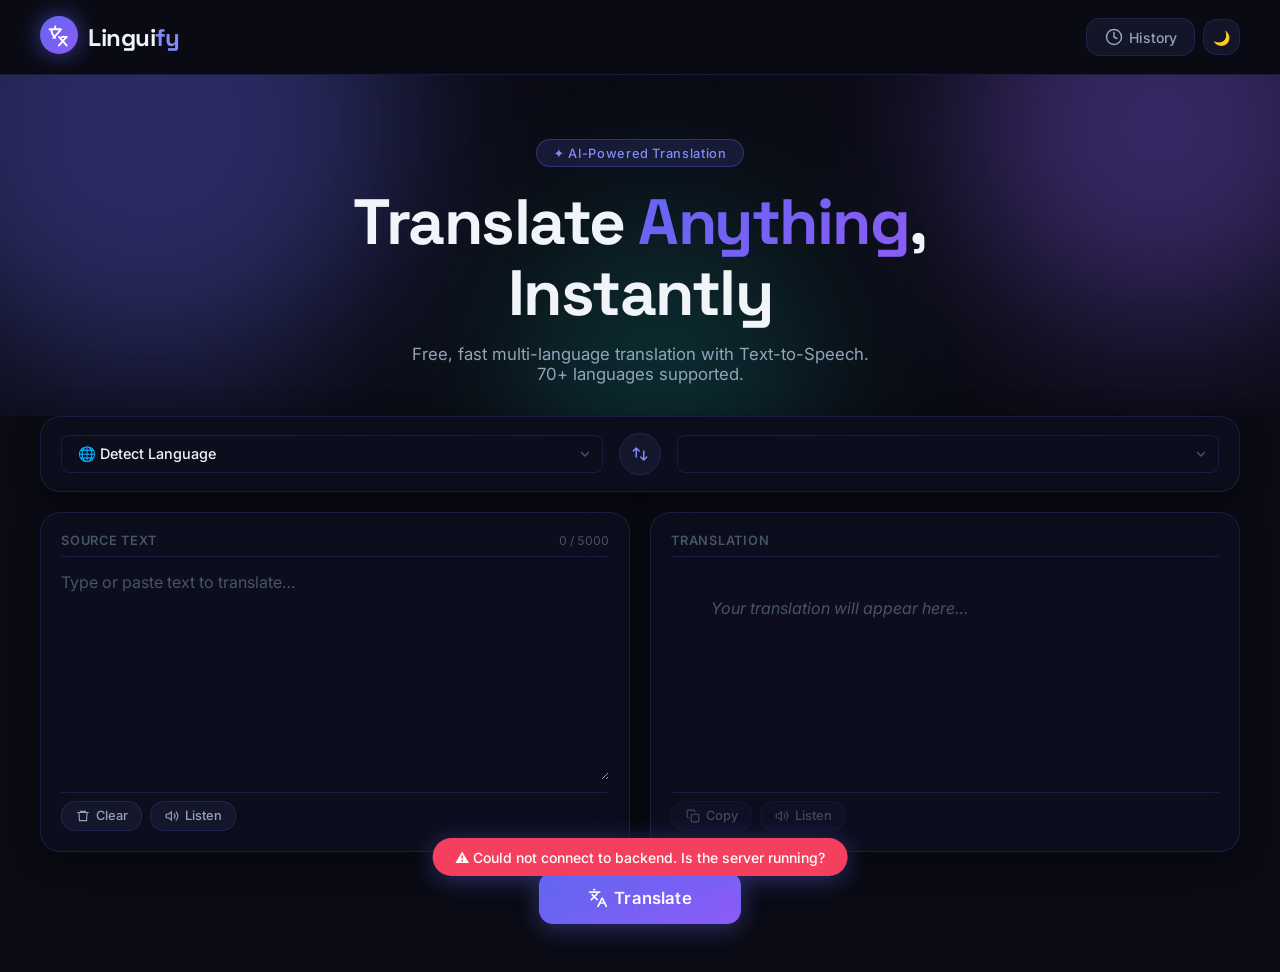
==== index.html @ 1bd66a49 "Add files via upload" ====
<!DOCTYPE html>
<html lang="en" data-theme="dark">
<head>
  <meta charset="UTF-8" />
  <meta name="viewport" content="width=device-width, initial-scale=1.0" />
  <title>Linguify — Language Translation Tool</title>
  <meta name="description" content="A premium, free, multi-language translation tool with Text-to-Speech and translation history. Powered by Google Translate & gTTS." />
  <link rel="preconnect" href="https://fonts.googleapis.com" />
  <link rel="preconnect" href="https://fonts.gstatic.com" crossorigin />
  <link href="https://fonts.googleapis.com/css2?family=Inter:wght@300;400;500;600;700;800&family=Space+Grotesk:wght@400;500;600;700&display=swap" rel="stylesheet" />
  <link rel="stylesheet" href="style.css" />
</head>
<body>

  <!-- ══ HEADER ══════════════════════════════════════════════════ -->
  <header class="header" role="banner">
    <div class="header__inner container">
      <div class="logo">
        <div class="logo__icon" aria-hidden="true">
          <svg viewBox="0 0 40 40" fill="none" xmlns="http://www.w3.org/2000/svg">
            <circle cx="20" cy="20" r="20" fill="url(#lg1)"/>
            <path d="M10 14h12M16 14v-3M12 14c0 4 2 7 4 9M22 14c-2 3-5 6-8 9" stroke="#fff" stroke-width="2" stroke-linecap="round"/>
            <path d="M20 22l8 9M20 31l8-9" stroke="#fff" stroke-width="2" stroke-linecap="round" stroke-linejoin="round"/>
            <path d="M23 22h5" stroke="#fff" stroke-width="2" stroke-linecap="round"/>
            <defs>
              <linearGradient id="lg1" x1="0" y1="0" x2="40" y2="40" gradientUnits="userSpaceOnUse">
                <stop stop-color="#6366f1"/>
                <stop offset="1" stop-color="#8b5cf6"/>
              </linearGradient>
            </defs>
          </svg>
        </div>
        <span class="logo__text">Lingui<span class="logo__accent">fy</span></span>
      </div>
      <nav class="header__nav" aria-label="Main navigation">
        <button id="historyToggleBtn" class="btn btn--ghost" aria-label="Toggle history panel">
          <svg width="18" height="18" viewBox="0 0 24 24" fill="none" stroke="currentColor" stroke-width="2" stroke-linecap="round" stroke-linejoin="round"><circle cx="12" cy="12" r="10"/><polyline points="12 6 12 12 16 14"/></svg>
          History
          <span id="historyBadge" class="badge hidden">0</span>
        </button>
        <button id="themeToggleBtn" class="btn btn--ghost btn--icon" aria-label="Toggle dark/light mode">
          <span class="theme-icon">🌙</span>
        </button>
      </nav>
    </div>
  </header>

  <!-- ══ HERO ════════════════════════════════════════════════════ -->
  <section class="hero" aria-label="Hero section">
    <div class="hero__bg" aria-hidden="true">
      <div class="hero__orb hero__orb--1"></div>
      <div class="hero__orb hero__orb--2"></div>
      <div class="hero__orb hero__orb--3"></div>
    </div>
    <div class="hero__content container">
      <div class="hero__badge">✦ AI-Powered Translation</div>
      <h1 class="hero__title">Translate <span class="hero__title-gradient">Anything</span>,<br/>Instantly</h1>
      <p class="hero__subtitle">Free, fast multi-language translation with Text-to-Speech. 70+ languages supported.</p>
    </div>
  </section>

  <!-- ══ MAIN TRANSLATOR ══════════════════════════════════════════ -->
  <main class="main container" role="main">

    <!-- Language bar -->
    <div class="lang-bar glass-card">
      <div class="lang-bar__select-wrapper">
        <label for="sourceLangSelect" class="visually-hidden">Source language</label>
        <div class="select-wrapper">
          <select id="sourceLangSelect" class="lang-select" aria-label="Source language">
            <option value="auto">🌐 Detect Language</option>
          </select>
          <svg class="select-arrow" viewBox="0 0 24 24" fill="none" stroke="currentColor" stroke-width="2"><polyline points="6 9 12 15 18 9"/></svg>
        </div>
      </div>

      <button id="swapBtn" class="swap-btn" aria-label="Swap languages" title="Swap languages">
        <svg viewBox="0 0 24 24" fill="none" stroke="currentColor" stroke-width="2" stroke-linecap="round" stroke-linejoin="round">
          <path d="M7 16V4m0 0L3 8m4-4l4 4"/>
          <path d="M17 8v12m0 0l4-4m-4 4l-4-4"/>
        </svg>
      </button>

      <div class="lang-bar__select-wrapper">
        <label for="targetLangSelect" class="visually-hidden">Target language</label>
        <div class="select-wrapper">
          <select id="targetLangSelect" class="lang-select" aria-label="Target language">
            <!-- Populated by JS -->
          </select>
          <svg class="select-arrow" viewBox="0 0 24 24" fill="none" stroke="currentColor" stroke-width="2"><polyline points="6 9 12 15 18 9"/></svg>
        </div>
      </div>
    </div>

    <!-- Translation panels -->
    <div class="panels">

      <!-- Source panel -->
      <div class="panel glass-card" id="sourcePanel">
        <div class="panel__header">
          <span class="panel__label">Source Text</span>
          <span id="charCounter" class="char-counter">0 / 5000</span>
        </div>
        <textarea
          id="sourceText"
          class="panel__textarea"
          placeholder="Type or paste text to translate…"
          maxlength="5000"
          spellcheck="true"
          aria-label="Enter text to translate"
          rows="8"
        ></textarea>
        <div class="panel__actions">
          <button id="clearBtn" class="btn btn--ghost btn--sm" aria-label="Clear source text">
            <svg width="14" height="14" viewBox="0 0 24 24" fill="none" stroke="currentColor" stroke-width="2" stroke-linecap="round"><path d="M3 6h18M8 6V4h8v2M19 6l-1 14H6L5 6"/></svg>
            Clear
          </button>
          <button id="listenSourceBtn" class="btn btn--ghost btn--sm" aria-label="Listen to source text">
            <svg width="14" height="14" viewBox="0 0 24 24" fill="none" stroke="currentColor" stroke-width="2" stroke-linecap="round"><polygon points="11 5 6 9 2 9 2 15 6 15 11 19 11 5"/><path d="M19.07 4.93a10 10 0 0 1 0 14.14M15.54 8.46a5 5 0 0 1 0 7.07"/></svg>
            Listen
          </button>
        </div>
      </div>

      <!-- Output panel -->
      <div class="panel glass-card" id="outputPanel">
        <div class="panel__header">
          <span class="panel__label">Translation</span>
          <div id="loadingSpinner" class="spinner hidden" aria-label="Translating…" role="status"></div>
        </div>
        <div
          id="translatedText"
          class="panel__output"
          aria-live="polite"
          aria-label="Translated text"
        >
          <span class="output-placeholder">Your translation will appear here…</span>
        </div>
        <div class="panel__actions">
          <button id="copyBtn" class="btn btn--ghost btn--sm" aria-label="Copy translated text" disabled>
            <svg width="14" height="14" viewBox="0 0 24 24" fill="none" stroke="currentColor" stroke-width="2" stroke-linecap="round"><rect x="9" y="9" width="13" height="13" rx="2"/><path d="M5 15H4a2 2 0 0 1-2-2V4a2 2 0 0 1 2-2h9a2 2 0 0 1 2 2v1"/></svg>
            Copy
          </button>
          <button id="listenOutputBtn" class="btn btn--ghost btn--sm" aria-label="Listen to translation" disabled>
            <svg width="14" height="14" viewBox="0 0 24 24" fill="none" stroke="currentColor" stroke-width="2" stroke-linecap="round"><polygon points="11 5 6 9 2 9 2 15 6 15 11 19 11 5"/><path d="M19.07 4.93a10 10 0 0 1 0 14.14M15.54 8.46a5 5 0 0 1 0 7.07"/></svg>
            Listen
          </button>
        </div>
      </div>
    </div>

    <!-- Translate button -->
    <div class="translate-btn-wrapper">
      <button id="translateBtn" class="btn btn--primary btn--lg" aria-label="Translate text">
        <svg width="20" height="20" viewBox="0 0 24 24" fill="none" stroke="currentColor" stroke-width="2" stroke-linecap="round" stroke-linejoin="round"><path d="M5 8l6 6"/><path d="M4 14l6-6 2-3"/><path d="M2 5h12"/><path d="M7 2h1"/><path d="M22 22l-5-10-5 10"/><path d="M14 18h6"/></svg>
        Translate
      </button>
    </div>

    <!-- Status toast -->
    <div id="toast" class="toast hidden" role="alert" aria-live="assertive"></div>

    <!-- ══ HISTORY PANEL ══════════════════════════════════════════ -->
    <section id="historyPanel" class="history-panel hidden" aria-label="Translation history">
      <div class="history-panel__header">
        <h2 class="history-panel__title">
          <svg width="18" height="18" viewBox="0 0 24 24" fill="none" stroke="currentColor" stroke-width="2" stroke-linecap="round"><circle cx="12" cy="12" r="10"/><polyline points="12 6 12 12 16 14"/></svg>
          Translation History
        </h2>
        <button id="clearHistoryBtn" class="btn btn--ghost btn--sm btn--danger" aria-label="Clear all history">
          Clear All
        </button>
      </div>
      <div id="historyList" class="history-list">
        <div class="history-empty">
          <svg width="48" height="48" viewBox="0 0 24 24" fill="none" stroke="currentColor" stroke-width="1.5" stroke-linecap="round"><circle cx="12" cy="12" r="10"/><path d="M8 12h8M12 8v8"/></svg>
          <p>No translations yet. Translate something to start building your history!</p>
        </div>
      </div>
    </section>

  </main>

  <script src="app.js"></script>
</body>
</html>
---- style.css ----
/* ═══════════════════════════════════════════════════════════════
   Linguify — Premium Translation Tool Stylesheet
   ═══════════════════════════════════════════════════════════════ */

/* ── Design Tokens ─────────────────────────────────────────────── */
:root {
  /* Core palette – dark theme */
  --bg-base:       #0a0b14;
  --bg-elevated:   #0f1020;
  --bg-glass:      rgba(15, 16, 32, 0.6);
  --bg-glass-alt:  rgba(30, 32, 60, 0.5);
  --border:        rgba(99, 102, 241, 0.18);
  --border-glow:   rgba(99, 102, 241, 0.45);

  /* Brand */
  --indigo:        #6366f1;
  --indigo-light:  #818cf8;
  --violet:        #8b5cf6;
  --violet-dark:   #7c3aed;
  --teal:          #14b8a6;
  --rose:          #f43f5e;

  /* Text */
  --text-primary:   #f1f5f9;
  --text-secondary: #94a3b8;
  --text-muted:     #475569;

  /* Gradients */
  --grad-brand: linear-gradient(135deg, var(--indigo) 0%, var(--violet) 100%);
  --grad-hero:  radial-gradient(ellipse 80% 50% at 50% 0%, rgba(99, 102, 241, 0.15), transparent);

  /* Spacing & radius */
  --radius-sm: 8px;
  --radius-md: 14px;
  --radius-lg: 20px;
  --radius-xl: 28px;

  /* Shadows */
  --shadow-sm: 0 2px 8px rgba(0,0,0,0.3);
  --shadow-md: 0 8px 32px rgba(0,0,0,0.4);
  --shadow-glow: 0 0 40px rgba(99, 102, 241, 0.2);
  --shadow-btn:  0 4px 24px rgba(99, 102, 241, 0.4);

  /* Typography */
  --font-body: 'Inter', system-ui, sans-serif;
  --font-head: 'Space Grotesk', 'Inter', system-ui, sans-serif;

  /* Transitions */
  --transition: 0.22s cubic-bezier(0.4, 0, 0.2, 1);
}

/* Light theme overrides */
[data-theme="light"] {
  --bg-base:       #f0f2ff;
  --bg-elevated:   #ffffff;
  --bg-glass:      rgba(255, 255, 255, 0.75);
  --bg-glass-alt:  rgba(240, 242, 255, 0.8);
  --border:        rgba(99, 102, 241, 0.2);
  --border-glow:   rgba(99, 102, 241, 0.5);

  --text-primary:   #1e1b4b;
  --text-secondary: #475569;
  --text-muted:     #94a3b8;

  --shadow-sm: 0 2px 8px rgba(99, 102, 241, 0.1);
  --shadow-md: 0 8px 32px rgba(99, 102, 241, 0.15);
  --shadow-glow: 0 0 40px rgba(99, 102, 241, 0.1);
  --shadow-btn:  0 4px 24px rgba(99, 102, 241, 0.35);
}

/* ── Reset & Base ───────────────────────────────────────────────── */
*, *::before, *::after { box-sizing: border-box; margin: 0; padding: 0; }

html { scroll-behavior: smooth; }

body {
  font-family: var(--font-body);
  background-color: var(--bg-base);
  color: var(--text-primary);
  min-height: 100vh;
  display: flex;
  flex-direction: column;
  transition: background-color var(--transition), color var(--transition);
  overflow-x: hidden;
}

.container {
  width: min(1200px, 100% - 2rem);
  margin-inline: auto;
}

.visually-hidden {
  position: absolute; width: 1px; height: 1px;
  padding: 0; margin: -1px; overflow: hidden;
  clip: rect(0,0,0,0); white-space: nowrap; border: 0;
}

/* ── Glassmorphism Card ─────────────────────────────────────────── */
.glass-card {
  background: var(--bg-glass);
  backdrop-filter: blur(24px) saturate(180%);
  -webkit-backdrop-filter: blur(24px) saturate(180%);
  border: 1px solid var(--border);
  border-radius: var(--radius-lg);
  box-shadow: var(--shadow-md);
  transition: border-color var(--transition), box-shadow var(--transition);
}

.glass-card:hover {
  border-color: var(--border-glow);
  box-shadow: var(--shadow-md), var(--shadow-glow);
}

/* ── Header ─────────────────────────────────────────────────────── */
.header {
  position: sticky; top: 0; z-index: 100;
  background: rgba(10, 11, 20, 0.8);
  backdrop-filter: blur(20px);
  -webkit-backdrop-filter: blur(20px);
  border-bottom: 1px solid var(--border);
  transition: background var(--transition);
}

[data-theme="light"] .header {
  background: rgba(240, 242, 255, 0.85);
}

.header__inner {
  display: flex;
  align-items: center;
  justify-content: space-between;
  padding-block: 1rem;
}

/* Logo */
.logo {
  display: flex; align-items: center; gap: 10px;
  text-decoration: none;
}

.logo__icon svg {
  width: 38px; height: 38px;
  filter: drop-shadow(0 0 12px rgba(99,102,241,0.6));
}

.logo__text {
  font-family: var(--font-head);
  font-size: 1.5rem;
  font-weight: 700;
  color: var(--text-primary);
  letter-spacing: -0.5px;
}

.logo__accent { color: var(--indigo-light); }

/* Nav */
.header__nav { display: flex; align-items: center; gap: 0.5rem; }

/* ── Buttons ─────────────────────────────────────────────────────── */
.btn {
  display: inline-flex; align-items: center; gap: 6px;
  padding: 0.55rem 1.1rem;
  border: 1.5px solid transparent;
  border-radius: var(--radius-md);
  font-family: var(--font-body);
  font-size: 0.875rem;
  font-weight: 500;
  cursor: pointer;
  transition: all var(--transition);
  white-space: nowrap;
  position: relative;
  overflow: hidden;
  outline-offset: 3px;
}

.btn:focus-visible { outline: 2px solid var(--indigo); }

.btn::after {
  content: '';
  position: absolute; inset: 0;
  background: white;
  opacity: 0;
  transition: opacity 0.15s;
}
.btn:active::after { opacity: 0.06; }

/* Ghost variant */
.btn--ghost {
  background: var(--bg-glass-alt);
  border-color: var(--border);
  color: var(--text-secondary);
}
.btn--ghost:hover {
  background: rgba(99, 102, 241, 0.1);
  border-color: var(--indigo);
  color: var(--indigo-light);
  transform: translateY(-1px);
}

.btn--danger:hover {
  background: rgba(244, 63, 94, 0.12);
  border-color: var(--rose);
  color: var(--rose);
}

/* Icon-only */
.btn--icon { padding: 0.55rem; }

/* Small */
.btn--sm { padding: 0.4rem 0.85rem; font-size: 0.8rem; }

/* Primary (CTA) */
.btn--primary {
  background: var(--grad-brand);
  border-color: transparent;
  color: #fff;
  font-size: 1rem;
  font-weight: 600;
  padding: 0.85rem 2.5rem;
  box-shadow: var(--shadow-btn);
  letter-spacing: 0.01em;
}
.btn--primary:hover {
  transform: translateY(-2px);
  box-shadow: 0 8px 36px rgba(99, 102, 241, 0.55);
  filter: brightness(1.1);
}
.btn--primary:active { transform: translateY(0); }

.btn--lg { font-size: 1.05rem; padding: 0.95rem 3rem; }

.btn:disabled {
  opacity: 0.4;
  cursor: not-allowed;
  transform: none !important;
}

/* Badge */
.badge {
  display: inline-flex; align-items: center; justify-content: center;
  min-width: 18px; height: 18px; padding: 0 5px;
  background: var(--indigo);
  color: white;
  border-radius: 99px;
  font-size: 0.7rem;
  font-weight: 700;
  line-height: 1;
}
.hidden { display: none !important; }

/* ── Hero ────────────────────────────────────────────────────────── */
.hero {
  position: relative;
  padding: 4rem 0 2rem;
  overflow: hidden;
  text-align: center;
}

.hero__bg {
  position: absolute; inset: 0; pointer-events: none; z-index: 0;
}

.hero__orb {
  position: absolute;
  border-radius: 50%;
  filter: blur(80px);
  opacity: 0.35;
  animation: float 8s ease-in-out infinite;
}

.hero__orb--1 {
  width: 500px; height: 500px;
  background: var(--indigo);
  top: -200px; left: -100px;
  animation-duration: 10s;
}
.hero__orb--2 {
  width: 400px; height: 400px;
  background: var(--violet);
  top: -150px; right: -80px;
  animation-duration: 12s;
  animation-delay: -3s;
}
.hero__orb--3 {
  width: 300px; height: 300px;
  background: var(--teal);
  bottom: -100px; left: 40%;
  opacity: 0.2;
  animation-duration: 9s;
  animation-delay: -6s;
}

@keyframes float {
  0%, 100% { transform: translateY(0) scale(1); }
  50% { transform: translateY(-30px) scale(1.05); }
}

.hero__content { position: relative; z-index: 1; }

.hero__badge {
  display: inline-flex; align-items: center; gap: 6px;
  padding: 0.35rem 1rem;
  background: rgba(99, 102, 241, 0.15);
  border: 1px solid rgba(99, 102, 241, 0.35);
  border-radius: 99px;
  font-size: 0.8rem;
  color: var(--indigo-light);
  letter-spacing: 0.05em;
  font-weight: 500;
  margin-bottom: 1.25rem;
}

.hero__title {
  font-family: var(--font-head);
  font-size: clamp(2.2rem, 6vw, 4rem);
  font-weight: 800;
  line-height: 1.1;
  letter-spacing: -1.5px;
  color: var(--text-primary);
  margin-bottom: 1rem;
}

.hero__title-gradient {
  background: var(--grad-brand);
  -webkit-background-clip: text;
  background-clip: text;
  -webkit-text-fill-color: transparent;
}

.hero__subtitle {
  font-size: 1.05rem;
  color: var(--text-secondary);
  max-width: 480px;
  margin-inline: auto;
}

/* ── Main Layout ─────────────────────────────────────────────────── */
.main {
  flex: 1;
  padding-bottom: 3rem;
  display: flex;
  flex-direction: column;
  gap: 1.25rem;
}

/* ── Language Bar ────────────────────────────────────────────────── */
.lang-bar {
  display: flex;
  align-items: center;
  gap: 1rem;
  padding: 1rem 1.25rem;
}

.lang-bar__select-wrapper { flex: 1; }

.select-wrapper {
  position: relative;
  display: flex;
  align-items: center;
}

.lang-select {
  width: 100%;
  appearance: none;
  -webkit-appearance: none;
  background: transparent;
  border: 1.5px solid var(--border);
  border-radius: var(--radius-sm);
  padding: 0.6rem 2.5rem 0.6rem 1rem;
  font-family: var(--font-body);
  font-size: 0.9rem;
  font-weight: 500;
  color: var(--text-primary);
  cursor: pointer;
  transition: border-color var(--transition), box-shadow var(--transition);
  outline-offset: 3px;
}

[data-theme="light"] .lang-select {
  background: white;
}

.lang-select option {
  background: var(--bg-elevated);
  color: var(--text-primary);
}

.lang-select:focus {
  border-color: var(--indigo);
  box-shadow: 0 0 0 3px rgba(99,102,241,0.2);
}
.lang-select:hover { border-color: var(--indigo-light); }

.select-arrow {
  position: absolute; right: 10px;
  width: 16px; height: 16px;
  color: var(--text-muted);
  pointer-events: none;
}

/* Swap button */
.swap-btn {
  flex-shrink: 0;
  width: 42px; height: 42px;
  border-radius: 50%;
  border: 1.5px solid var(--border);
  background: var(--bg-glass-alt);
  color: var(--indigo-light);
  cursor: pointer;
  display: flex; align-items: center; justify-content: center;
  transition: all var(--transition);
}

.swap-btn svg { width: 18px; height: 18px; }

.swap-btn:hover {
  background: var(--indigo);
  border-color: var(--indigo);
  color: white;
  transform: rotate(180deg);
  box-shadow: var(--shadow-btn);
}
.swap-btn:active { transform: rotate(180deg) scale(0.92); }

/* ── Translation Panels ──────────────────────────────────────────── */
.panels {
  display: grid;
  grid-template-columns: 1fr 1fr;
  gap: 1.25rem;
}

@media (max-width: 768px) {
  .panels { grid-template-columns: 1fr; }
  .lang-bar { flex-direction: column; }
  .lang-bar__select-wrapper { width: 100%; }
}

.panel {
  display: flex;
  flex-direction: column;
  padding: 1.25rem;
  gap: 0.75rem;
  transition: all var(--transition);
}

.panel__header {
  display: flex;
  align-items: center;
  justify-content: space-between;
  padding-bottom: 0.5rem;
  border-bottom: 1px solid var(--border);
}

.panel__label {
  font-size: 0.8rem;
  font-weight: 600;
  letter-spacing: 0.06em;
  text-transform: uppercase;
  color: var(--text-muted);
}

.char-counter {
  font-size: 0.75rem;
  color: var(--text-muted);
  font-variant-numeric: tabular-nums;
}

.char-counter.warn { color: #f59e0b; }
.char-counter.over { color: var(--rose); }

.panel__textarea {
  flex: 1;
  width: 100%;
  min-height: 200px;
  background: transparent;
  border: none;
  outline: none;
  resize: vertical;
  font-family: var(--font-body);
  font-size: 1rem;
  line-height: 1.65;
  color: var(--text-primary);
  caret-color: var(--indigo-light);
}

.panel__textarea::placeholder { color: var(--text-muted); }

.panel__output {
  flex: 1;
  min-height: 200px;
  font-size: 1rem;
  line-height: 1.65;
  color: var(--text-primary);
  overflow-y: auto;
  white-space: pre-wrap;
  word-break: break-word;
}

.output-placeholder { color: var(--text-muted); font-style: italic; }

.panel__actions {
  display: flex;
  gap: 0.5rem;
  padding-top: 0.5rem;
  border-top: 1px solid var(--border);
  flex-wrap: wrap;
}

/* ── Translate button wrapper ────────────────────────────────────── */
.translate-btn-wrapper {
  display: flex;
  justify-content: center;
}

/* ── Loading Spinner ─────────────────────────────────────────────── */
.spinner {
  width: 20px; height: 20px;
  border: 2.5px solid var(--border);
  border-top-color: var(--indigo);
  border-radius: 50%;
  animation: spin 0.7s linear infinite;
}

@keyframes spin { to { transform: rotate(360deg); } }

/* ── Toast notification ──────────────────────────────────────────── */
.toast {
  position: fixed;
  bottom: 1.5rem; left: 50%;
  transform: translateX(-50%) translateY(20px);
  background: var(--indigo);
  color: white;
  padding: 0.65rem 1.4rem;
  border-radius: 99px;
  font-size: 0.875rem;
  font-weight: 500;
  box-shadow: var(--shadow-btn);
  opacity: 0;
  transition: opacity 0.25s, transform 0.25s;
  pointer-events: none;
  z-index: 999;
  white-space: nowrap;
}

.toast.show {
  opacity: 1;
  transform: translateX(-50%) translateY(0);
}

.toast.error { background: var(--rose); }
.toast.success { background: #10b981; }

/* ── History Panel ───────────────────────────────────────────────── */
.history-panel {
  background: var(--bg-glass);
  backdrop-filter: blur(24px) saturate(180%);
  -webkit-backdrop-filter: blur(24px) saturate(180%);
  border: 1px solid var(--border);
  border-radius: var(--radius-lg);
  box-shadow: var(--shadow-md);
  padding: 1.5rem;
  animation: slideDown 0.3s cubic-bezier(0.4, 0, 0.2, 1);
}

@keyframes slideDown {
  from { opacity: 0; transform: translateY(-12px); }
  to   { opacity: 1; transform: translateY(0); }
}

.history-panel__header {
  display: flex;
  align-items: center;
  justify-content: space-between;
  margin-bottom: 1.25rem;
}

.history-panel__title {
  font-family: var(--font-head);
  font-size: 1.1rem;
  font-weight: 600;
  display: flex;
  align-items: center;
  gap: 8px;
  color: var(--text-primary);
}

.history-list {
  display: flex;
  flex-direction: column;
  gap: 0.75rem;
  max-height: 400px;
  overflow-y: auto;
  padding-right: 4px;
}

.history-list::-webkit-scrollbar { width: 4px; }
.history-list::-webkit-scrollbar-track { background: transparent; }
.history-list::-webkit-scrollbar-thumb { background: var(--border); border-radius: 2px; }

.history-item {
  background: var(--bg-glass-alt);
  border: 1px solid var(--border);
  border-radius: var(--radius-md);
  padding: 1rem;
  transition: all var(--transition);
  cursor: pointer;
  animation: fadeIn 0.25s ease;
}

@keyframes fadeIn {
  from { opacity: 0; transform: translateY(6px); }
  to   { opacity: 1; transform: none; }
}

.history-item:hover {
  border-color: var(--indigo);
  transform: translateX(4px);
}

.history-item__langs {
  display: flex;
  align-items: center;
  gap: 8px;
  font-size: 0.75rem;
  color: var(--indigo-light);
  font-weight: 600;
  text-transform: uppercase;
  letter-spacing: 0.04em;
  margin-bottom: 0.5rem;
}

.history-item__langs svg { width: 12px; height: 12px; }

.history-item__source {
  font-size: 0.875rem;
  color: var(--text-secondary);
  margin-bottom: 0.3rem;
  white-space: nowrap;
  overflow: hidden;
  text-overflow: ellipsis;
}

.history-item__target {
  font-size: 0.95rem;
  color: var(--text-primary);
  font-weight: 500;
  white-space: nowrap;
  overflow: hidden;
  text-overflow: ellipsis;
}

.history-item__time {
  font-size: 0.7rem;
  color: var(--text-muted);
  margin-top: 0.4rem;
}

.history-empty {
  text-align: center;
  padding: 2rem;
  color: var(--text-muted);
}
.history-empty svg { margin-bottom: 0.75rem; opacity: 0.4; }
.history-empty p { font-size: 0.875rem; line-height: 1.6; }

/* ── Footer ──────────────────────────────────────────────────────── */
.footer {
  margin-top: auto;
  padding: 1.5rem 0;
  text-align: center;
  border-top: 1px solid var(--border);
  font-size: 0.85rem;
  color: var(--text-muted);
}

.footer__sub { margin-top: 0.25rem; font-size: 0.75rem; }

/* ── Utility animations ──────────────────────────────────────────── */
@keyframes pulse {
  0%, 100% { opacity: 1; }
  50% { opacity: 0.5; }
}

.translating .panel__output { animation: pulse 1.2s ease-in-out infinite; }

/* ── Listen button speaking state ───────────────────────────────── */
.btn--speaking {
  background: rgba(99, 102, 241, 0.15) !important;
  border-color: var(--indigo) !important;
  color: var(--indigo-light) !important;
  animation: pulse 1s ease-in-out infinite;
}

/* ── Responsive tweaks ───────────────────────────────────────────── */
@media (max-width: 480px) {
  .hero { padding: 2.5rem 0 1rem; }
  .hero__title { letter-spacing: -0.5px; }
  .btn--lg { padding: 0.85rem 2rem; font-size: 0.95rem; }
}
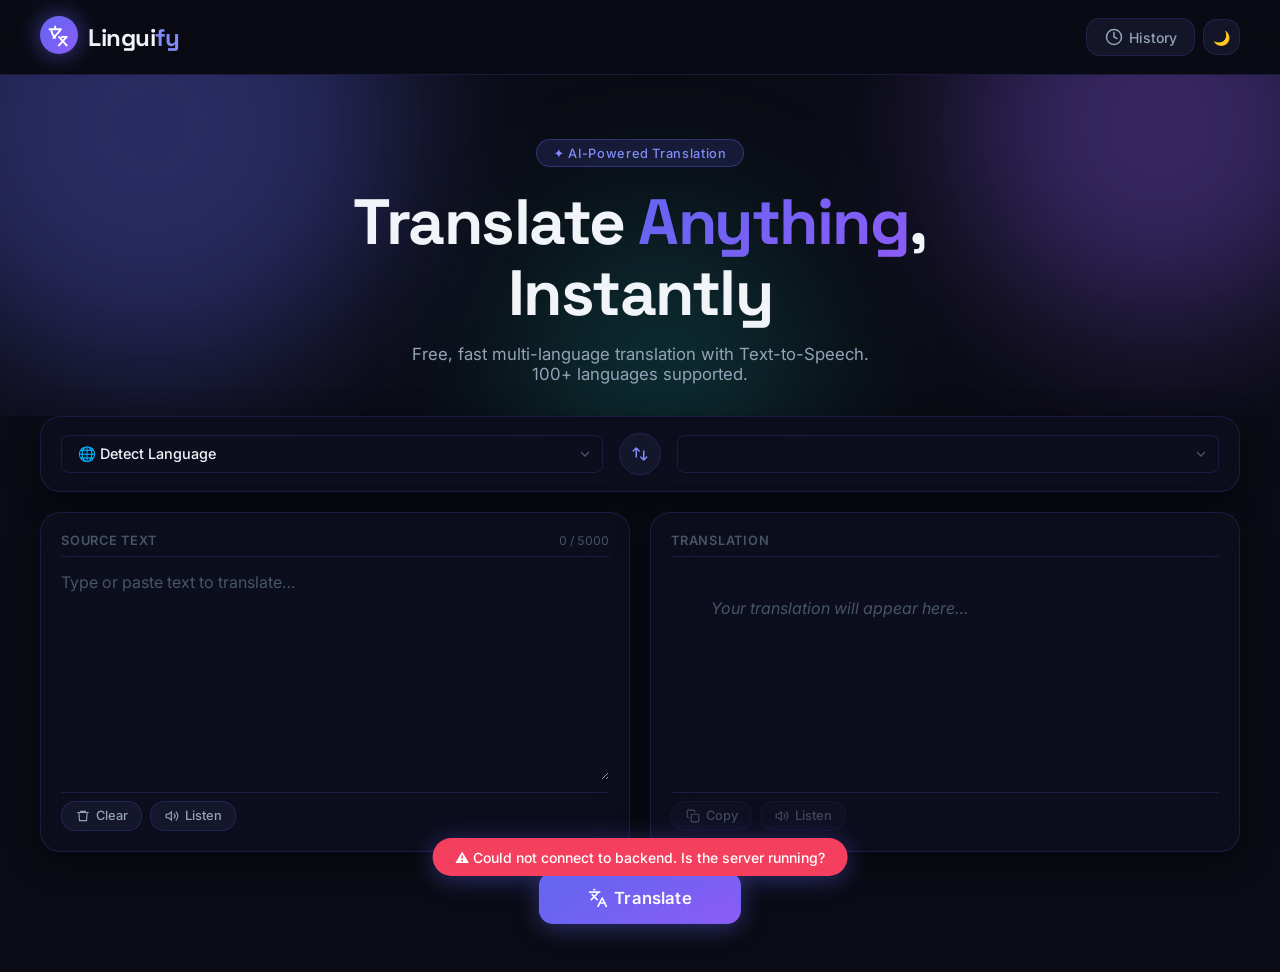
==== commit 043f7909: "Update index.html" ====
--- a/index.html
+++ b/index.html
@@ -55,7 +55,7 @@
     <div class="hero__content container">
       <div class="hero__badge">✦ AI-Powered Translation</div>
       <h1 class="hero__title">Translate <span class="hero__title-gradient">Anything</span>,<br/>Instantly</h1>
-      <p class="hero__subtitle">Free, fast multi-language translation with Text-to-Speech. 70+ languages supported.</p>
+      <p class="hero__subtitle">Free, fast multi-language translation with Text-to-Speech. 100+ languages supported.</p>
     </div>
   </section>
 
